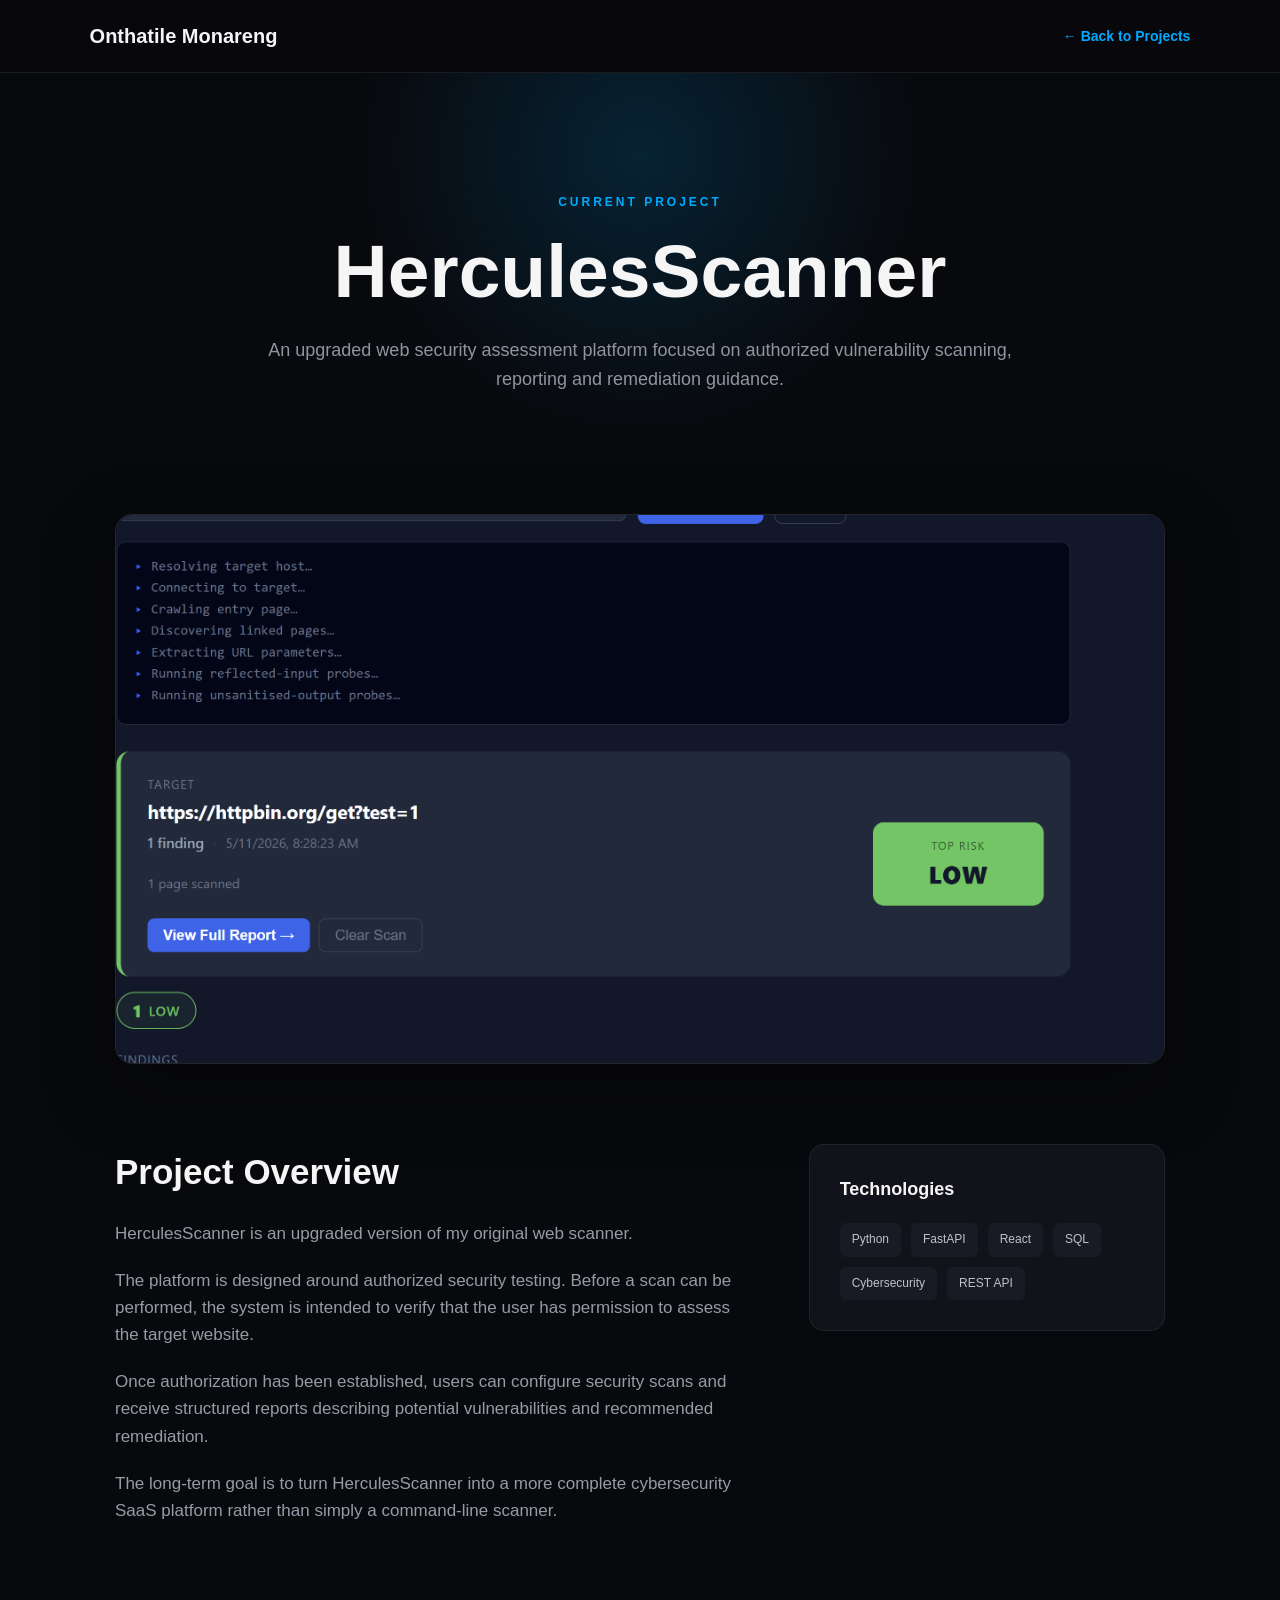
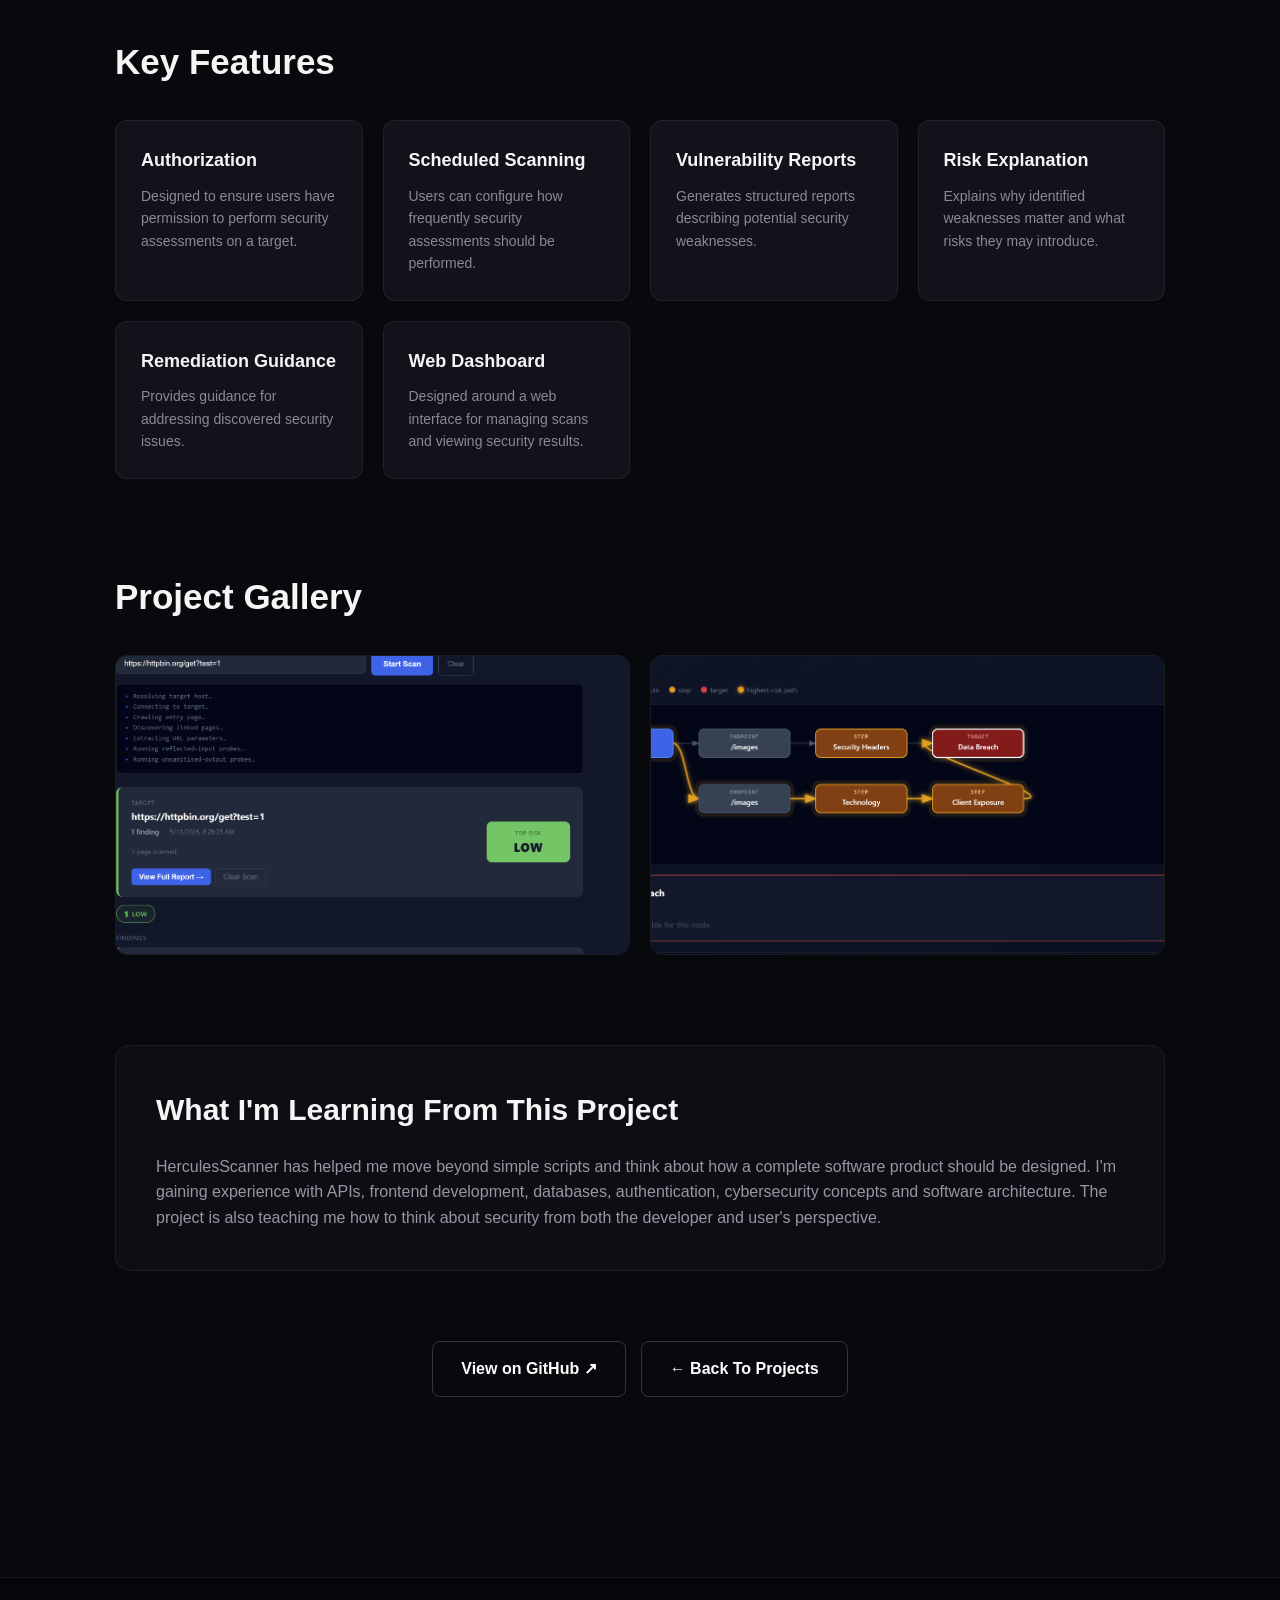
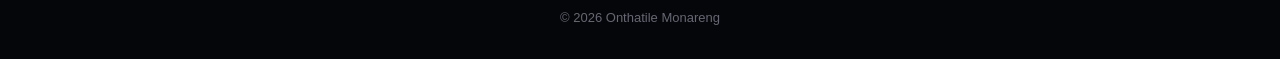
==== project-hercules.html @ 0175bd45 "Initial Portfolio" ====
<!DOCTYPE html>
<html lang="en">

<head>

    <meta charset="UTF-8">

    <meta name="viewport" content="width=device-width, initial-scale=1.0">

    <title>HerculesScanner | Onthatile Monareng</title>

    <link rel="stylesheet" href="project-details.css">

</head>

<!-- IMAGE LIGHTBOX -->

<div id="lightbox" class="lightbox">

    <button class="lightbox-close" aria-label="Close image">

        ×

    </button>

    <img id="lightbox-image" src="" alt="Expanded project screenshot">

</div>


<script src="script.js"></script>

<body>


    <nav class="project-nav">

        <div class="logo">
            Onthatile Monareng
        </div>

        <a href="index.html#projects" class="back-button">

            ← Back to Projects

        </a>

    </nav>


    <header class="project-hero">

        <p class="project-label">
            CURRENT PROJECT
        </p>

        <h1>
            HerculesScanner
        </h1>

        <p class="project-subtitle">

            An upgraded web security assessment platform
            focused on authorized vulnerability scanning,
            reporting and remediation guidance.

        </p>

    </header>


    <main class="project-container">


        <!-- MAIN SCREENSHOT -->

        <img src="images/hercules-1.png" alt="HerculesScanner dashboard" class="main-project-image">


        <!-- OVERVIEW -->

        <div class="project-info-grid">

            <div class="project-info">

                <h2>
                    Project Overview
                </h2>

                <p>

                    HerculesScanner is an upgraded version
                    of my original web scanner.

                </p>

                <p>

                    The platform is designed around authorized
                    security testing. Before a scan can be
                    performed, the system is intended to verify
                    that the user has permission to assess
                    the target website.

                </p>

                <p>

                    Once authorization has been established,
                    users can configure security scans and
                    receive structured reports describing
                    potential vulnerabilities and recommended
                    remediation.

                </p>

                <p>

                    The long-term goal is to turn HerculesScanner
                    into a more complete cybersecurity SaaS
                    platform rather than simply a command-line
                    scanner.

                </p>

            </div>


            <aside class="project-sidebar">

                <h3>
                    Technologies
                </h3>

                <div class="tech-list">

                    <span>Python</span>

                    <span>FastAPI</span>

                    <span>React</span>

                    <span>SQL</span>

                    <span>Cybersecurity</span>

                    <span>REST API</span>

                </div>

            </aside>

        </div>


        <!-- FEATURES -->

        <section class="features">

            <h2>
                Key Features
            </h2>

            <div class="feature-grid">


                <div class="feature">

                    <h3>
                        Authorization
                    </h3>

                    <p>

                        Designed to ensure users have
                        permission to perform security
                        assessments on a target.

                    </p>

                </div>


                <div class="feature">

                    <h3>
                        Scheduled Scanning
                    </h3>

                    <p>

                        Users can configure how frequently
                        security assessments should be
                        performed.

                    </p>

                </div>


                <div class="feature">

                    <h3>
                        Vulnerability Reports
                    </h3>

                    <p>

                        Generates structured reports
                        describing potential security
                        weaknesses.

                    </p>

                </div>


                <div class="feature">

                    <h3>
                        Risk Explanation
                    </h3>

                    <p>

                        Explains why identified weaknesses
                        matter and what risks they may
                        introduce.

                    </p>

                </div>


                <div class="feature">

                    <h3>
                        Remediation Guidance
                    </h3>

                    <p>

                        Provides guidance for addressing
                        discovered security issues.

                    </p>

                </div>


                <div class="feature">

                    <h3>
                        Web Dashboard
                    </h3>

                    <p>

                        Designed around a web interface
                        for managing scans and viewing
                        security results.

                    </p>

                </div>

            </div>

        </section>


        <!-- GALLERY -->

        <section class="gallery">

            <h2>
                Project Gallery
            </h2>

            <div class="gallery-grid">

                <img src="images/hercules-1.png" alt="HerculesScanner dashboard">

                <img src="images/hercules-2.png" alt="HerculesScanner security report">

            </div>

        </section>


        <!-- LEARNING -->

        <section class="learning">

            <h2>
                What I'm Learning From This Project
            </h2>

            <p>

                HerculesScanner has helped me move beyond
                simple scripts and think about how a complete
                software product should be designed.

                I'm gaining experience with APIs, frontend
                development, databases, authentication,
                cybersecurity concepts and software architecture.

                The project is also teaching me how to think
                about security from both the developer and
                user's perspective.

            </p>

        </section>


        <!-- BUTTONS -->

        <div class="project-buttons">

            <a href="https://github.com/Taunku" target="_blank" class="btn btn-secondary">

                View on GitHub ↗

            </a>

            <a href="index.html#projects" class="btn btn-secondary">

                ← Back To Projects

            </a>

        </div>


    </main>


    <footer class="project-footer">

        © 2026 Onthatile Monareng

    </footer>


</body>

</html>
---- project-details.css ----
/* =====================================================
   PROJECT DETAILS PAGE
===================================================== */

* {
    margin: 0;
    padding: 0;
    box-sizing: border-box;
}

html {
    scroll-behavior: smooth;
}

body {
    font-family: Arial, Helvetica, sans-serif;

    background: #08090d;

    color: #f5f5f5;

    line-height: 1.6;
}

a {
    text-decoration: none;
    color: inherit;
}


/* =====================================================
   NAVIGATION
===================================================== */

.project-nav {

    position: sticky;

    top: 0;

    z-index: 1000;

    display: flex;

    justify-content: space-between;

    align-items: center;

    padding: 20px 7%;

    background: rgba(8, 9, 13, 0.88);

    backdrop-filter: blur(15px);

    border-bottom: 1px solid rgba(255,255,255,0.08);
}

.project-nav .logo {

    font-size: 20px;

    font-weight: 700;
}

.back-button {

    color: #00aaff;

    font-size: 14px;

    font-weight: 600;

    transition: transform 0.3s ease;
}

.back-button:hover {

    transform: translateX(-5px);
}


/* =====================================================
   HERO
===================================================== */

.project-hero {

    padding: 120px 20px 80px;

    text-align: center;

    background:

        radial-gradient(
            circle at 50% 20%,
            rgba(0,170,255,0.16),
            transparent 40%
        );
}

.project-label {

    color: #00aaff;

    font-size: 12px;

    font-weight: 700;

    letter-spacing: 3px;

    margin-bottom: 20px;
}

.project-hero h1 {

    font-size: clamp(45px, 7vw, 75px);

    line-height: 1.05;

    margin-bottom: 25px;
}

.project-subtitle {

    max-width: 750px;

    margin: auto;

    color: #92939e;

    font-size: 18px;
}


/* =====================================================
   MAIN CONTENT
===================================================== */

.project-container {

    max-width: 1100px;

    margin: auto;

    padding: 40px 25px 100px;
}


/* =====================================================
   HERO IMAGE
===================================================== */

.main-project-image {

    width: 100%;

    height: 550px;

    object-fit: cover;

    display: block;

    border-radius: 18px;

    border: 1px solid rgba(255,255,255,0.08);

    background: #11121a;

    box-shadow:
        0 25px 70px rgba(0,0,0,0.35);

    margin-bottom: 80px;
}


/* =====================================================
   PROJECT INFO
===================================================== */

.project-info-grid {

    display: grid;

    grid-template-columns: 1.4fr 0.8fr;

    gap: 70px;

    margin-bottom: 90px;
}

.project-info h2 {

    font-size: 35px;

    margin-bottom: 20px;
}

.project-info p {

    color: #999aa5;

    font-size: 17px;

    margin-bottom: 20px;
}


/* =====================================================
   SIDEBAR
===================================================== */

.project-sidebar {

    background: #11121a;

    border: 1px solid rgba(255,255,255,0.07);

    border-radius: 15px;

    padding: 30px;

    height: fit-content;
}

.project-sidebar h3 {

    font-size: 18px;

    margin-bottom: 20px;
}

.tech-list {

    display: flex;

    flex-wrap: wrap;

    gap: 10px;
}

.tech-list span {

    padding: 7px 12px;

    background: #191b24;

    border-radius: 6px;

    color: #bfc0c8;

    font-size: 12px;
}


/* =====================================================
   FEATURES
===================================================== */

.features {

    margin-bottom: 90px;
}

.features h2 {

    font-size: 35px;

    margin-bottom: 30px;
}

.feature-grid {

    display: grid;

    grid-template-columns:
        repeat(
            auto-fit,
            minmax(230px, 1fr)
        );

    gap: 20px;
}

.feature {

    padding: 25px;

    background: #11121a;

    border: 1px solid rgba(255,255,255,0.07);

    border-radius: 12px;

    transition:
        transform 0.3s ease,
        border-color 0.3s ease;
}

.feature:hover {

    transform: translateY(-5px);

    border-color: #00aaff;
}

.feature h3 {

    font-size: 18px;

    margin-bottom: 10px;
}

.feature p {

    color: #898a95;

    font-size: 14px;
}


/* =====================================================
   GALLERY
===================================================== */

.gallery {

    margin-bottom: 90px;
}

.gallery h2 {

    font-size: 35px;

    margin-bottom: 30px;
}

.gallery-grid {

    display: grid;

    grid-template-columns: 1fr 1fr;

    gap: 20px;
}

.gallery-grid img {

    width: 100%;

    height: 300px;

    object-fit: cover;

    border-radius: 12px;

    border: 1px solid rgba(255,255,255,0.08);

    transition:
        transform 0.3s ease,
        border-color 0.3s ease;
}

.gallery-grid img:hover {

    transform: scale(1.02);

    border-color: #00aaff;
}


/* =====================================================
   LEARNING
===================================================== */

.learning {

    padding: 40px;

    background: #0d0e14;

    border: 1px solid rgba(255,255,255,0.07);

    border-radius: 15px;

    margin-bottom: 70px;
}

.learning h2 {

    font-size: 30px;

    margin-bottom: 20px;
}

.learning p {

    color: #9697a2;

    font-size: 16px;
}


/* =====================================================
   BUTTONS
===================================================== */

.project-buttons {

    display: flex;

    justify-content: center;

    gap: 15px;

    margin-bottom: 80px;
}

.btn {

    display: inline-block;

    padding: 14px 28px;

    border-radius: 8px;

    font-weight: 600;

    transition:
        transform 0.3s ease,
        background 0.3s ease;
}

.btn:hover {

    transform: translateY(-3px);
}

.btn-primary {

    background: #00aaff;

    color: white;
}

.btn-primary:hover {

    background: #008fd4;
}

.btn-secondary {

    border: 1px solid #333640;

    color: white;
}

.btn-secondary:hover {

    border-color: #00aaff;
}


/* =====================================================
   FOOTER
===================================================== */

.project-footer {

    padding: 30px;

    text-align: center;

    background: #05060a;

    border-top: 1px solid rgba(255,255,255,0.06);

    color: #666772;

    font-size: 13px;
}


/* =====================================================
   MOBILE
===================================================== */

@media (max-width: 800px) {

    .project-info-grid {

        grid-template-columns: 1fr;

    }

    .main-project-image {

        height: 350px;

    }

    .gallery-grid {

        grid-template-columns: 1fr;

    }

}


@media (max-width: 600px) {

    .project-nav {

        padding: 18px 5%;

    }

    .project-hero {

        padding: 90px 20px 60px;

    }

    .project-container {

        padding: 20px 20px 70px;

    }

    .main-project-image {

        height: 250px;

    }

    .project-buttons {

        flex-direction: column;

    }

    .learning {

        padding: 25px;

    }

}

/* =====================================================
   NEW PORTFOLIO UPGRADES
===================================================== */


/* LOGO */

.logo a {
    font-size: 22px;
    font-weight: 800;
}

.logo span {
    color: #00aaff;
}


/* MOBILE MENU BUTTON */

.menu-button {

    display: none;

    background: none;

    border: none;

    cursor: pointer;

    width: 35px;

}

.menu-button span {

    display: block;

    height: 2px;

    background: #ffffff;

    margin: 6px 0;

    transition: 0.3s;

}


/* CV NAV BUTTON */

.nav-cv {

    padding: 9px 16px !important;

    border: 1px solid rgba(0,170,255,0.4);

    border-radius: 7px;

    color: #00aaff !important;

}


/* HERO STATUS */

.status {

    display: inline-flex;

    align-items: center;

    gap: 8px;

    padding: 8px 14px;

    margin-bottom: 25px;

    border-radius: 50px;

    border: 1px solid rgba(0,170,255,0.2);

    background: rgba(0,170,255,0.06);

    color: #9da0aa;

    font-size: 12px;

}

.status-dot {

    width: 7px;

    height: 7px;

    border-radius: 50%;

    background: #00aaff;

    box-shadow: 0 0 10px #00aaff;

}


/* HERO SOCIALS */

.hero-socials {

    display: flex;

    justify-content: center;

    gap: 25px;

    margin-top: 25px;

}

.hero-socials a {

    color: #777984;

    font-size: 13px;

    transition: color 0.3s ease;

}

.hero-socials a:hover {

    color: #00aaff;

}


/* SKILL LEVEL */

.skill-level {

    width: 100%;

    height: 4px;

    background: #22242d;

    border-radius: 10px;

    margin-top: 20px;

    overflow: hidden;

}

.skill-level span {

    display: block;

    height: 100%;

    background: #00aaff;

    border-radius: inherit;

}

.skill-card small {

    display: block;

    margin-top: 8px;

    color: #666872;

    font-size: 11px;

}


/* HERCULES */

.hercules-card {

    position: relative;

    overflow: hidden;

}

.featured-badge {

    position: absolute;

    top: 20px;

    right: 25px;

    padding: 6px 10px;

    border-radius: 50px;

    background: rgba(0,170,255,0.1);

    border: 1px solid rgba(0,170,255,0.3);

    color: #00aaff;

    font-size: 9px;

    font-weight: 800;

    letter-spacing: 1px;

}

.project-tagline {

    color: #e4e4e8 !important;

    font-size: 18px !important;

    font-weight: 500;

}


/* SCROLL REVEAL */

.reveal {

    opacity: 0;

    transform: translateY(30px);

    transition:

        opacity 0.7s ease,

        transform 0.7s ease;

}

.reveal.visible {

    opacity: 1;

    transform: translateY(0);

}


/* LIGHTBOX */

.lightbox {

    position: fixed;

    inset: 0;

    z-index: 9999;

    display: flex;

    justify-content: center;

    align-items: center;

    padding: 40px;

    background: rgba(0,0,0,0.92);

    opacity: 0;

    visibility: hidden;

    transition: opacity 0.3s ease;

}

.lightbox.active {

    opacity: 1;

    visibility: visible;

}

.lightbox img {

    max-width: 95%;

    max-height: 90vh;

    object-fit: contain;

    border-radius: 8px;

    box-shadow: 0 20px 80px rgba(0,0,0,0.5);

}

.lightbox-close {

    position: absolute;

    top: 25px;

    right: 30px;

    border: none;

    background: none;

    color: white;

    font-size: 45px;

    cursor: pointer;

}


/* MOBILE */

@media (max-width: 700px) {

    .menu-button {

        display: block;

    }

    nav {

        position: relative;

    }

    .nav-links {

        display: none;

        position: absolute;

        top: 100%;

        left: 0;

        width: 100%;

        padding: 25px;

        background: #08090d;

        border-bottom: 1px solid rgba(255,255,255,0.08);

        flex-direction: column;

    }

    .nav-links.active {

        display: flex;

    }

    .nav-links a {

        padding: 8px;

    }

    .featured-badge {

        position: static;

        display: inline-block;

        margin-bottom: 20px;

    }

}
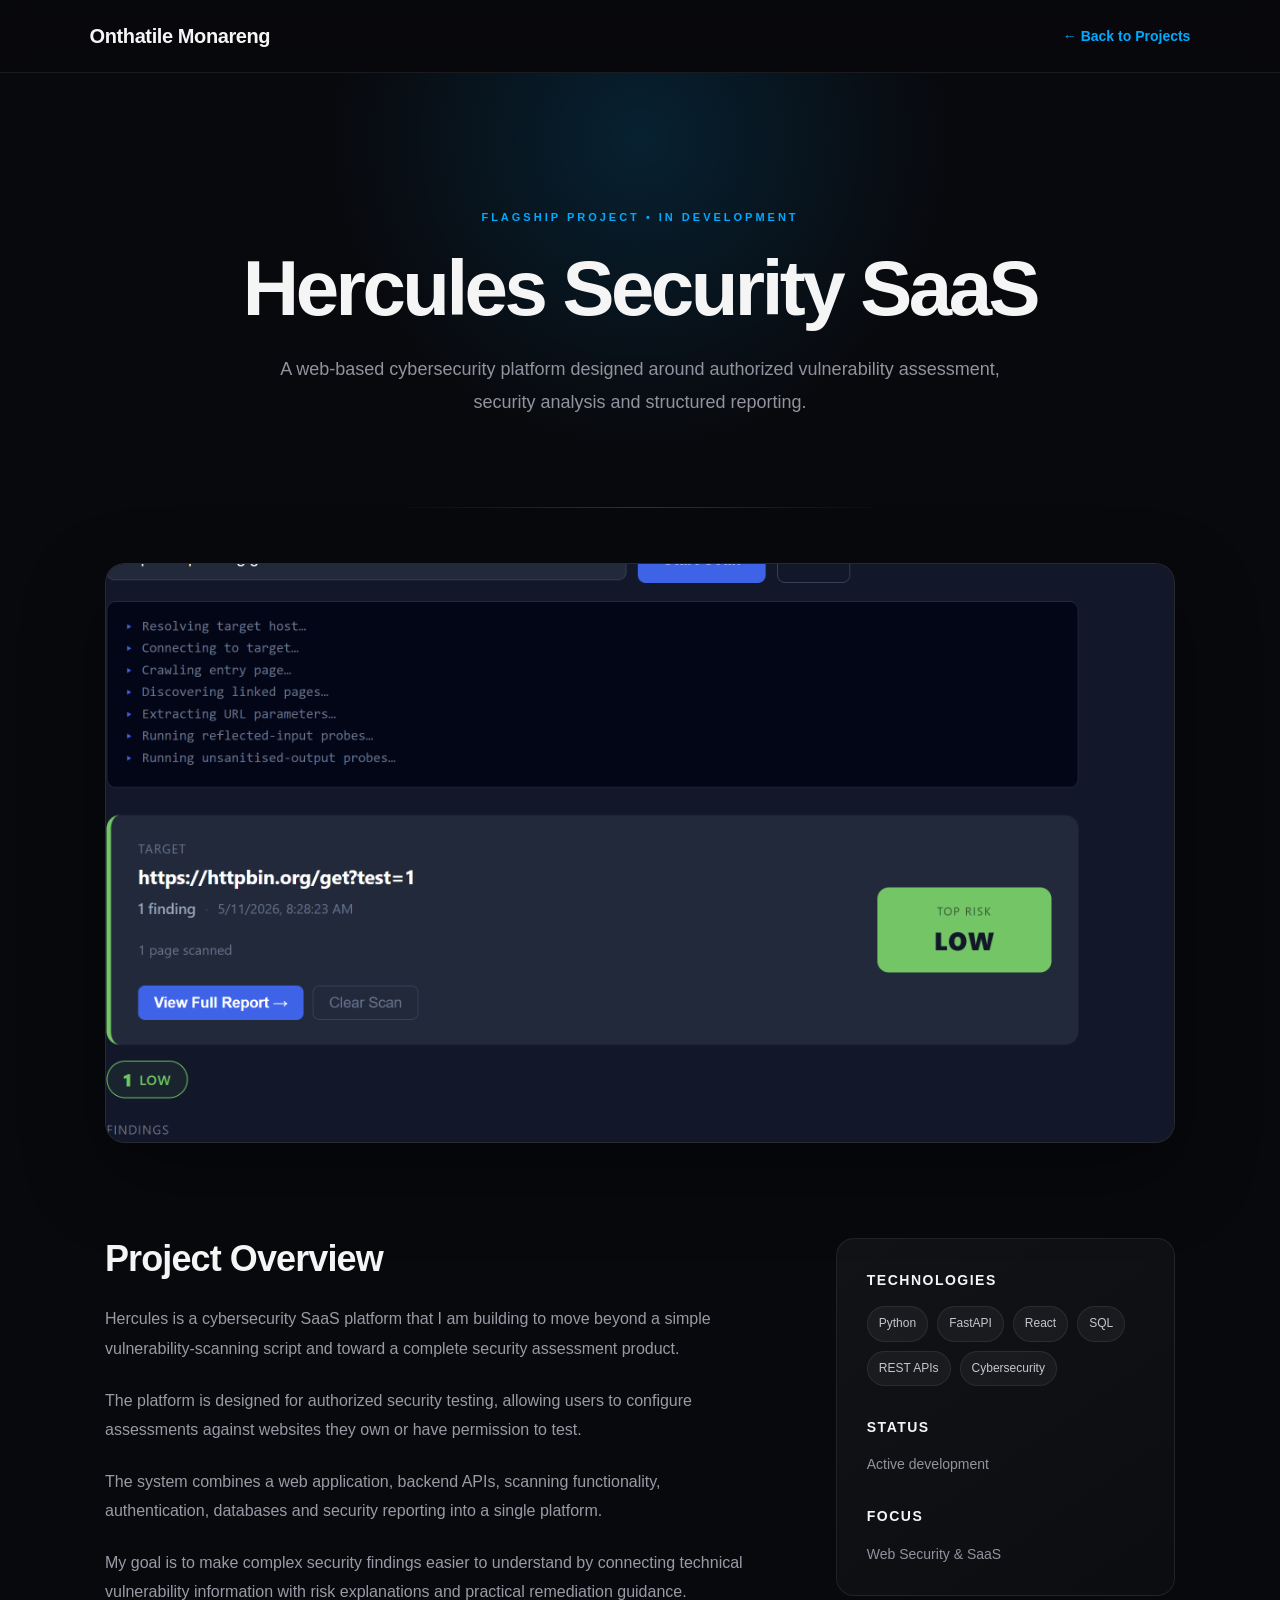
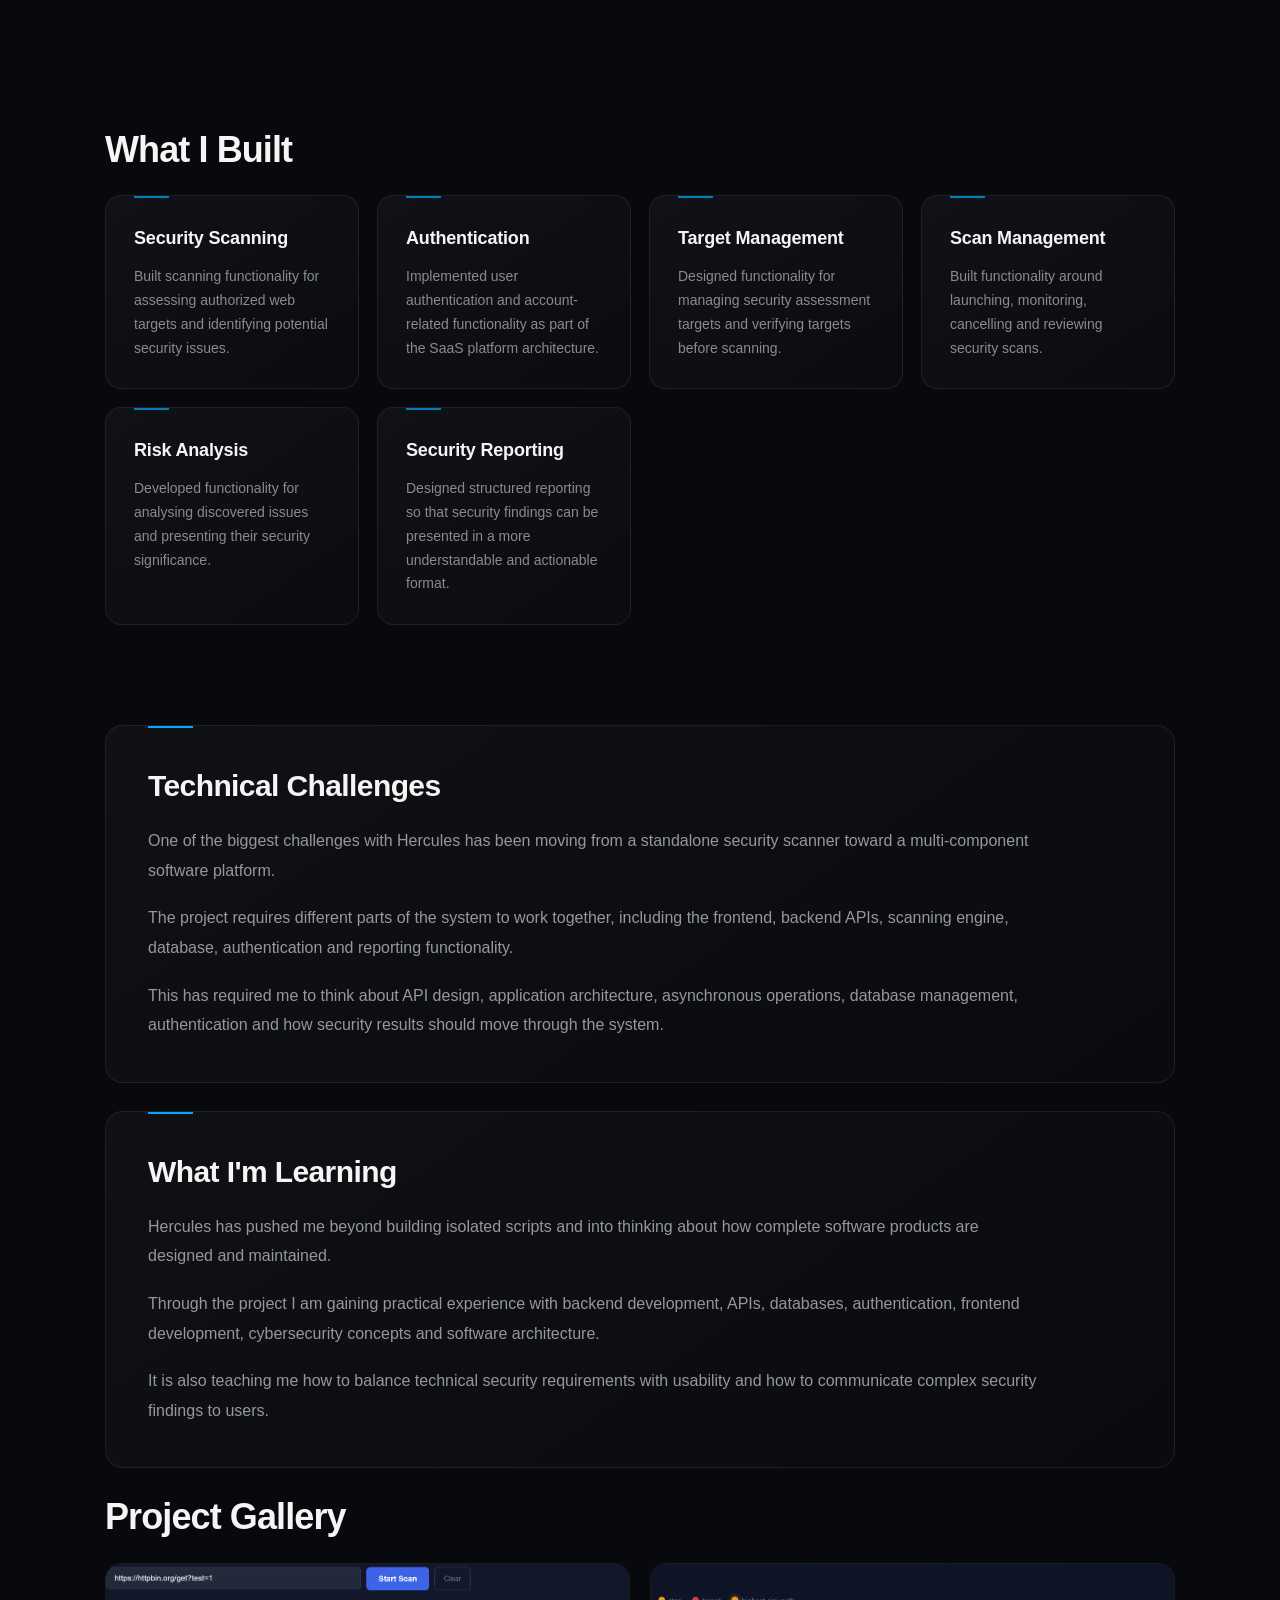
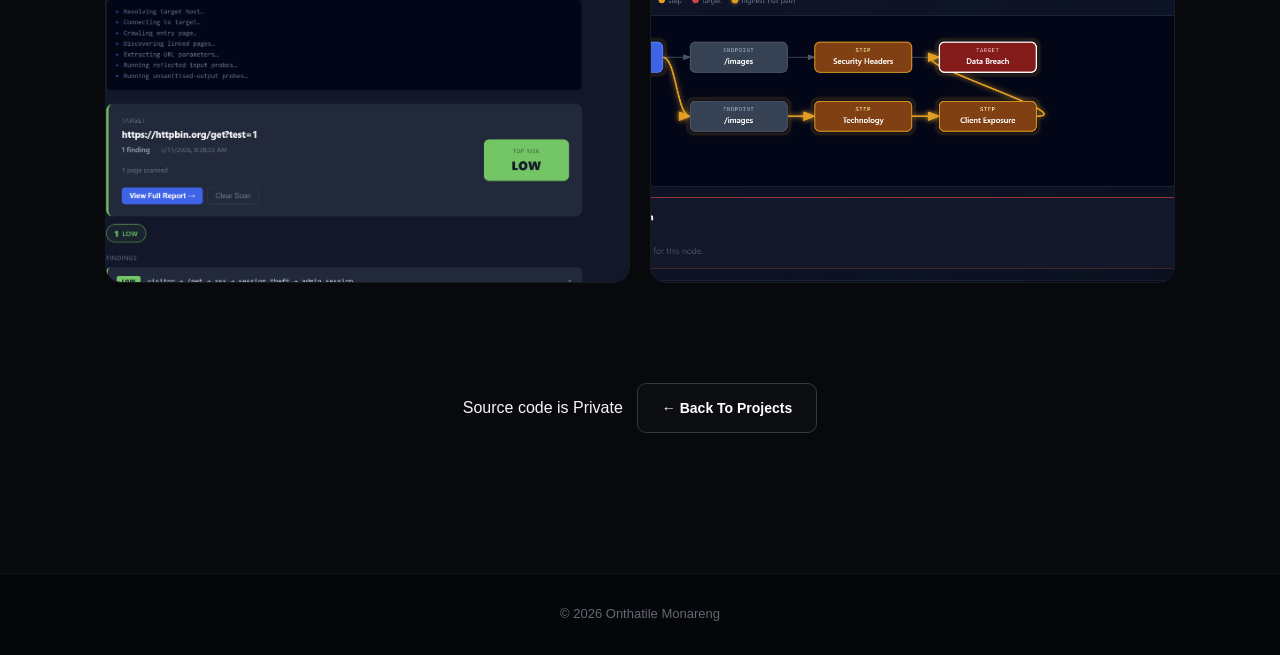
==== commit eff4ab01: "Fix portfolio project links and update CV" ====
--- a/project-hercules.html
+++ b/project-hercules.html
@@ -7,31 +7,46 @@
 
     <meta name="viewport" content="width=device-width, initial-scale=1.0">
 
-    <title>HerculesScanner | Onthatile Monareng</title>
+    <meta
+        name="description"
+        content="Hercules Security SaaS — a cybersecurity platform built by Onthatile Monareng for authorized vulnerability assessment, security analysis and structured reporting."
+    >
+
+    <title>Hercules Security SaaS | Onthatile Monareng</title>
 
     <link rel="stylesheet" href="project-details.css">
 
 </head>
 
-<!-- IMAGE LIGHTBOX -->
-
-<div id="lightbox" class="lightbox">
-
-    <button class="lightbox-close" aria-label="Close image">
-
-        ×
-
-    </button>
-
-    <img id="lightbox-image" src="" alt="Expanded project screenshot">
-
-</div>
-
-
-<script src="script.js"></script>
 
 <body>
 
+
+    <!-- =================================================
+         IMAGE LIGHTBOX
+    ================================================== -->
+
+    <div id="lightbox" class="lightbox">
+
+        <button
+            class="lightbox-close"
+            aria-label="Close image">
+
+            ×
+
+        </button>
+
+        <img
+            id="lightbox-image"
+            src=""
+            alt="Expanded Hercules project screenshot">
+
+    </div>
+
+
+    <!-- =================================================
+         NAVIGATION
+    ================================================== -->
 
     <nav class="project-nav">
 
@@ -39,7 +54,9 @@
             Onthatile Monareng
         </div>
 
-        <a href="index.html#projects" class="back-button">
+        <a
+            href="index.html#projects"
+            class="back-button">
 
             ← Back to Projects
 
@@ -48,21 +65,25 @@
     </nav>
 
 
+    <!-- =================================================
+         HERO
+    ================================================== -->
+
     <header class="project-hero">
 
         <p class="project-label">
-            CURRENT PROJECT
+            FLAGSHIP PROJECT • IN DEVELOPMENT
         </p>
 
         <h1>
-            HerculesScanner
+            Hercules Security SaaS
         </h1>
 
         <p class="project-subtitle">
 
-            An upgraded web security assessment platform
-            focused on authorized vulnerability scanning,
-            reporting and remediation guidance.
+            A web-based cybersecurity platform designed
+            around authorized vulnerability assessment,
+            security analysis and structured reporting.
 
         </p>
 
@@ -72,14 +93,22 @@
     <main class="project-container">
 
 
-        <!-- MAIN SCREENSHOT -->
-
-        <img src="images/hercules-1.png" alt="HerculesScanner dashboard" class="main-project-image">
-
-
-        <!-- OVERVIEW -->
+        <!-- =================================================
+             MAIN SCREENSHOT
+        ================================================== -->
+
+        <img
+            src="images/hercules-1.png"
+            alt="Hercules Security SaaS dashboard"
+            class="main-project-image">
+
+
+        <!-- =================================================
+             OVERVIEW
+        ================================================== -->
 
         <div class="project-info-grid">
+
 
             <div class="project-info">
 
@@ -87,39 +116,43 @@
                     Project Overview
                 </h2>
 
-                <p>
-
-                    HerculesScanner is an upgraded version
-                    of my original web scanner.
-
-                </p>
-
-                <p>
-
-                    The platform is designed around authorized
-                    security testing. Before a scan can be
-                    performed, the system is intended to verify
-                    that the user has permission to assess
-                    the target website.
-
-                </p>
-
-                <p>
-
-                    Once authorization has been established,
-                    users can configure security scans and
-                    receive structured reports describing
-                    potential vulnerabilities and recommended
-                    remediation.
-
-                </p>
-
-                <p>
-
-                    The long-term goal is to turn HerculesScanner
-                    into a more complete cybersecurity SaaS
-                    platform rather than simply a command-line
-                    scanner.
+
+                <p>
+
+                    Hercules is a cybersecurity SaaS platform
+                    that I am building to move beyond a simple
+                    vulnerability-scanning script and toward
+                    a complete security assessment product.
+
+                </p>
+
+
+                <p>
+
+                    The platform is designed for authorized
+                    security testing, allowing users to configure
+                    assessments against websites they own or
+                    have permission to test.
+
+                </p>
+
+
+                <p>
+
+                    The system combines a web application,
+                    backend APIs, scanning functionality,
+                    authentication, databases and security
+                    reporting into a single platform.
+
+                </p>
+
+
+                <p>
+
+                    My goal is to make complex security findings
+                    easier to understand by connecting technical
+                    vulnerability information with risk explanations
+                    and practical remediation guidance.
 
                 </p>
 
@@ -132,6 +165,7 @@
                     Technologies
                 </h3>
 
+
                 <div class="tech-list">
 
                     <span>Python</span>
@@ -142,123 +176,145 @@
 
                     <span>SQL</span>
 
+                    <span>REST APIs</span>
+
                     <span>Cybersecurity</span>
 
-                    <span>REST API</span>
-
-                </div>
+                </div>
+
+
+                <h3>
+                    Status
+                </h3>
+
+                <p>
+                    Active development
+                </p>
+
+
+                <h3>
+                    Focus
+                </h3>
+
+                <p>
+                    Web Security &amp; SaaS
+                </p>
 
             </aside>
 
         </div>
 
 
-        <!-- FEATURES -->
+        <!-- =================================================
+             WHAT I BUILT
+        ================================================== -->
 
         <section class="features">
 
             <h2>
-                Key Features
+                What I Built
             </h2>
 
+
             <div class="feature-grid">
 
 
                 <div class="feature">
 
                     <h3>
-                        Authorization
-                    </h3>
-
-                    <p>
-
-                        Designed to ensure users have
-                        permission to perform security
-                        assessments on a target.
-
-                    </p>
-
-                </div>
-
-
-                <div class="feature">
-
-                    <h3>
-                        Scheduled Scanning
-                    </h3>
-
-                    <p>
-
-                        Users can configure how frequently
-                        security assessments should be
-                        performed.
-
-                    </p>
-
-                </div>
-
-
-                <div class="feature">
-
-                    <h3>
-                        Vulnerability Reports
-                    </h3>
-
-                    <p>
-
-                        Generates structured reports
-                        describing potential security
-                        weaknesses.
-
-                    </p>
-
-                </div>
-
-
-                <div class="feature">
-
-                    <h3>
-                        Risk Explanation
-                    </h3>
-
-                    <p>
-
-                        Explains why identified weaknesses
-                        matter and what risks they may
-                        introduce.
-
-                    </p>
-
-                </div>
-
-
-                <div class="feature">
-
-                    <h3>
-                        Remediation Guidance
-                    </h3>
-
-                    <p>
-
-                        Provides guidance for addressing
-                        discovered security issues.
-
-                    </p>
-
-                </div>
-
-
-                <div class="feature">
-
-                    <h3>
-                        Web Dashboard
-                    </h3>
-
-                    <p>
-
-                        Designed around a web interface
-                        for managing scans and viewing
-                        security results.
+                        Security Scanning
+                    </h3>
+
+                    <p>
+
+                        Built scanning functionality for
+                        assessing authorized web targets and
+                        identifying potential security issues.
+
+                    </p>
+
+                </div>
+
+
+                <div class="feature">
+
+                    <h3>
+                        Authentication
+                    </h3>
+
+                    <p>
+
+                        Implemented user authentication and
+                        account-related functionality as part
+                        of the SaaS platform architecture.
+
+                    </p>
+
+                </div>
+
+
+                <div class="feature">
+
+                    <h3>
+                        Target Management
+                    </h3>
+
+                    <p>
+
+                        Designed functionality for managing
+                        security assessment targets and
+                        verifying targets before scanning.
+
+                    </p>
+
+                </div>
+
+
+                <div class="feature">
+
+                    <h3>
+                        Scan Management
+                    </h3>
+
+                    <p>
+
+                        Built functionality around launching,
+                        monitoring, cancelling and reviewing
+                        security scans.
+
+                    </p>
+
+                </div>
+
+
+                <div class="feature">
+
+                    <h3>
+                        Risk Analysis
+                    </h3>
+
+                    <p>
+
+                        Developed functionality for analysing
+                        discovered issues and presenting their
+                        security significance.
+
+                    </p>
+
+                </div>
+
+
+                <div class="feature">
+
+                    <h3>
+                        Security Reporting
+                    </h3>
+
+                    <p>
+
+                        Designed structured reporting so that
+                        security findings can be presented in a
+                        more understandable and actionable format.
 
                     </p>
 
@@ -269,7 +325,92 @@
         </section>
 
 
-        <!-- GALLERY -->
+        <!-- =================================================
+             TECHNICAL WORK
+        ================================================== -->
+
+        <section class="learning">
+
+            <h2>
+                Technical Challenges
+            </h2>
+
+
+            <p>
+
+                One of the biggest challenges with Hercules has
+                been moving from a standalone security scanner
+                toward a multi-component software platform.
+
+            </p>
+
+
+            <p>
+
+                The project requires different parts of the system
+                to work together, including the frontend,
+                backend APIs, scanning engine, database,
+                authentication and reporting functionality.
+
+            </p>
+
+
+            <p>
+
+                This has required me to think about API design,
+                application architecture, asynchronous operations,
+                database management, authentication and how
+                security results should move through the system.
+
+            </p>
+
+        </section>
+
+
+        <!-- =================================================
+             WHAT I'M LEARNING
+        ================================================== -->
+
+        <section class="learning">
+
+            <h2>
+                What I'm Learning
+            </h2>
+
+
+            <p>
+
+                Hercules has pushed me beyond building isolated
+                scripts and into thinking about how complete
+                software products are designed and maintained.
+
+            </p>
+
+
+            <p>
+
+                Through the project I am gaining practical
+                experience with backend development, APIs,
+                databases, authentication, frontend development,
+                cybersecurity concepts and software architecture.
+
+            </p>
+
+
+            <p>
+
+                It is also teaching me how to balance technical
+                security requirements with usability and how to
+                communicate complex security findings to users.
+
+            </p>
+
+        </section>
+
+
+        <!-- =================================================
+             PROJECT GALLERY
+        ================================================== -->
 
         <section class="gallery">
 
@@ -277,66 +418,51 @@
                 Project Gallery
             </h2>
 
+
             <div class="gallery-grid">
 
-                <img src="images/hercules-1.png" alt="HerculesScanner dashboard">
-
-                <img src="images/hercules-2.png" alt="HerculesScanner security report">
+                <img
+                    src="images/hercules-1.png"
+                    alt="Hercules Security SaaS dashboard">
+
+
+                <img
+                    src="images/hercules-2.png"
+                    alt="Hercules Security SaaS security report">
 
             </div>
 
         </section>
 
 
-        <!-- LEARNING -->
-
-        <section class="learning">
-
-            <h2>
-                What I'm Learning From This Project
-            </h2>
-
-            <p>
-
-                HerculesScanner has helped me move beyond
-                simple scripts and think about how a complete
-                software product should be designed.
-
-                I'm gaining experience with APIs, frontend
-                development, databases, authentication,
-                cybersecurity concepts and software architecture.
-
-                The project is also teaching me how to think
-                about security from both the developer and
-                user's perspective.
-
-            </p>
-
-        </section>
-
-
-        <!-- BUTTONS -->
+        <!-- =================================================
+             PROJECT LINKS
+        ================================================== -->
 
         <div class="project-buttons">
 
-            <a href="https://github.com/Taunku" target="_blank" class="btn btn-secondary">
-
-                View on GitHub ↗
+            <div class=""btn btn-secondary">
+                Source code is Private
+            </div>
+
+            <a
+                href="index.html#projects"
+                class="btn btn-secondary">
+
+                ← Back To Projects
 
             </a>
 
-            <a href="index.html#projects" class="btn btn-secondary">
-
-                ← Back To Projects
-
-            </a>
-
         </div>
 
 
     </main>
 
 
+    <!-- =================================================
+         FOOTER
+    ================================================== -->
+
     <footer class="project-footer">
 
         © 2026 Onthatile Monareng
@@ -344,6 +470,9 @@
     </footer>
 
 
+    <script src="script.js"></script>
+
+
 </body>
 
 </html>
--- a/project-details.css
+++ b/project-details.css
@@ -14,11 +14,8 @@
 
 body {
     font-family: Arial, Helvetica, sans-serif;
-
     background: #08090d;
-
     color: #f5f5f5;
-
     line-height: 1.6;
 }
 
@@ -33,49 +30,44 @@
 ===================================================== */
 
 .project-nav {
-
     position: sticky;
-
     top: 0;
-
     z-index: 1000;
 
     display: flex;
-
     justify-content: space-between;
-
     align-items: center;
 
     padding: 20px 7%;
 
     background: rgba(8, 9, 13, 0.88);
-
     backdrop-filter: blur(15px);
 
-    border-bottom: 1px solid rgba(255,255,255,0.08);
+    border-bottom: 1px solid rgba(255, 255, 255, 0.08);
 }
 
 .project-nav .logo {
-
     font-size: 20px;
-
     font-weight: 700;
+    letter-spacing: -0.02em;
 }
 
 .back-button {
+    display: inline-flex;
+    align-items: center;
 
     color: #00aaff;
-
     font-size: 14px;
-
     font-weight: 600;
 
-    transition: transform 0.3s ease;
+    transition:
+        transform 0.25s ease,
+        opacity 0.25s ease;
 }
 
 .back-button:hover {
-
     transform: translateX(-5px);
+    opacity: 0.8;
 }
 
 
@@ -84,171 +76,240 @@
 ===================================================== */
 
 .project-hero {
-
-    padding: 120px 20px 80px;
+    position: relative;
+
+    padding: 130px 20px 90px;
 
     text-align: center;
 
+    overflow: hidden;
+
     background:
-
         radial-gradient(
-            circle at 50% 20%,
-            rgba(0,170,255,0.16),
-            transparent 40%
+            circle at 50% 15%,
+            rgba(0, 170, 255, 0.15),
+            transparent 42%
         );
 }
 
+.project-hero::after {
+    content: "";
+
+    position: absolute;
+    left: 50%;
+    bottom: 0;
+
+    width: 500px;
+    height: 1px;
+
+    transform: translateX(-50%);
+
+    background: linear-gradient(
+        90deg,
+        transparent,
+        rgba(0, 170, 255, 0.35),
+        transparent
+    );
+}
+
 .project-label {
+    display: inline-block;
+
+    margin-bottom: 22px;
 
     color: #00aaff;
 
+    font-size: 11px;
+    font-weight: 800;
+
+    letter-spacing: 3px;
+    text-transform: uppercase;
+}
+
+.project-hero h1 {
+    max-width: 1000px;
+
+    margin: 0 auto 25px;
+
+    font-size: clamp(44px, 7vw, 78px);
+
+    line-height: 1.02;
+    letter-spacing: -0.045em;
+}
+
+.project-subtitle {
+    max-width: 780px;
+
+    margin: auto;
+
+    color: #92939e;
+
+    font-size: 18px;
+    line-height: 1.8;
+}
+
+
+/* =====================================================
+   MAIN CONTENT
+===================================================== */
+
+.project-container {
+    max-width: 1120px;
+
+    margin: auto;
+
+    padding: 55px 25px 110px;
+}
+
+
+/* =====================================================
+   MAIN PROJECT IMAGE
+===================================================== */
+
+.main-project-image {
+    width: 100%;
+    height: 580px;
+
+    display: block;
+
+    object-fit: cover;
+
+    border-radius: 20px;
+
+    border: 1px solid rgba(255, 255, 255, 0.1);
+
+    background: #11121a;
+
+    box-shadow:
+        0 30px 80px rgba(0, 0, 0, 0.4);
+
+    margin-bottom: 95px;
+
+    transition:
+        transform 0.35s ease,
+        border-color 0.35s ease;
+}
+
+.main-project-image:hover {
+    transform: translateY(-3px);
+
+    border-color: rgba(0, 170, 255, 0.25);
+}
+
+
+/* =====================================================
+   PROJECT INFORMATION
+===================================================== */
+
+.project-info-grid {
+    display: grid;
+
+    grid-template-columns: minmax(0, 1.45fr) minmax(260px, 0.75fr);
+
+    gap: 75px;
+
+    margin-bottom: 100px;
+}
+
+.project-info h2,
+.features h2,
+.gallery h2 {
+    margin-bottom: 25px;
+
+    font-size: 36px;
+
+    line-height: 1.15;
+
+    letter-spacing: -0.025em;
+}
+
+.project-info p {
+    color: #999aa5;
+
+    font-size: 16px;
+
+    line-height: 1.85;
+
+    margin-bottom: 22px;
+}
+
+
+/* =====================================================
+   SIDEBAR
+===================================================== */
+
+.project-sidebar {
+    height: fit-content;
+
+    padding: 30px;
+
+    background:
+        linear-gradient(
+            145deg,
+            rgba(255, 255, 255, 0.045),
+            rgba(255, 255, 255, 0.018)
+        );
+
+    border: 1px solid rgba(255, 255, 255, 0.08);
+
+    border-radius: 18px;
+
+    position: sticky;
+    top: 100px;
+}
+
+.project-sidebar h3 {
+    margin-bottom: 15px;
+
+    font-size: 14px;
+
+    color: #f5f5f5;
+
+    text-transform: uppercase;
+
+    letter-spacing: 1.5px;
+}
+
+.project-sidebar h3:not(:first-child) {
+    margin-top: 30px;
+}
+
+.project-sidebar > p {
+    color: #92939e;
+
+    font-size: 14px;
+}
+
+.tech-list {
+    display: flex;
+
+    flex-wrap: wrap;
+
+    gap: 9px;
+}
+
+.tech-list span {
+    padding: 7px 11px;
+
+    background: rgba(255, 255, 255, 0.045);
+
+    border: 1px solid rgba(255, 255, 255, 0.08);
+
+    border-radius: 999px;
+
+    color: #c5c6ce;
+
     font-size: 12px;
 
-    font-weight: 700;
-
-    letter-spacing: 3px;
-
-    margin-bottom: 20px;
-}
-
-.project-hero h1 {
-
-    font-size: clamp(45px, 7vw, 75px);
-
-    line-height: 1.05;
-
-    margin-bottom: 25px;
-}
-
-.project-subtitle {
-
-    max-width: 750px;
-
-    margin: auto;
-
-    color: #92939e;
-
-    font-size: 18px;
-}
-
-
-/* =====================================================
-   MAIN CONTENT
-===================================================== */
-
-.project-container {
-
-    max-width: 1100px;
-
-    margin: auto;
-
-    padding: 40px 25px 100px;
-}
-
-
-/* =====================================================
-   HERO IMAGE
-===================================================== */
-
-.main-project-image {
-
-    width: 100%;
-
-    height: 550px;
-
-    object-fit: cover;
-
-    display: block;
-
-    border-radius: 18px;
-
-    border: 1px solid rgba(255,255,255,0.08);
-
-    background: #11121a;
-
-    box-shadow:
-        0 25px 70px rgba(0,0,0,0.35);
-
-    margin-bottom: 80px;
-}
-
-
-/* =====================================================
-   PROJECT INFO
-===================================================== */
-
-.project-info-grid {
-
-    display: grid;
-
-    grid-template-columns: 1.4fr 0.8fr;
-
-    gap: 70px;
-
-    margin-bottom: 90px;
-}
-
-.project-info h2 {
-
-    font-size: 35px;
-
-    margin-bottom: 20px;
-}
-
-.project-info p {
-
-    color: #999aa5;
-
-    font-size: 17px;
-
-    margin-bottom: 20px;
-}
-
-
-/* =====================================================
-   SIDEBAR
-===================================================== */
-
-.project-sidebar {
-
-    background: #11121a;
-
-    border: 1px solid rgba(255,255,255,0.07);
-
-    border-radius: 15px;
-
-    padding: 30px;
-
-    height: fit-content;
-}
-
-.project-sidebar h3 {
-
-    font-size: 18px;
-
-    margin-bottom: 20px;
-}
-
-.tech-list {
-
-    display: flex;
-
-    flex-wrap: wrap;
-
-    gap: 10px;
-}
-
-.tech-list span {
-
-    padding: 7px 12px;
-
-    background: #191b24;
-
-    border-radius: 6px;
-
-    color: #bfc0c8;
-
-    font-size: 12px;
+    transition:
+        border-color 0.2s ease,
+        background 0.2s ease;
+}
+
+.tech-list span:hover {
+    background: rgba(0, 170, 255, 0.06);
+
+    border-color: rgba(0, 170, 255, 0.3);
 }
 
 
@@ -257,64 +318,88 @@
 ===================================================== */
 
 .features {
-
-    margin-bottom: 90px;
-}
-
-.features h2 {
-
-    font-size: 35px;
-
-    margin-bottom: 30px;
+    margin-bottom: 100px;
 }
 
 .feature-grid {
-
     display: grid;
 
     grid-template-columns:
         repeat(
             auto-fit,
-            minmax(230px, 1fr)
+            minmax(250px, 1fr)
         );
 
-    gap: 20px;
+    gap: 18px;
 }
 
 .feature {
-
-    padding: 25px;
-
-    background: #11121a;
-
-    border: 1px solid rgba(255,255,255,0.07);
-
-    border-radius: 12px;
+    position: relative;
+
+    min-height: 190px;
+
+    padding: 28px;
+
+    background:
+        linear-gradient(
+            145deg,
+            rgba(255, 255, 255, 0.04),
+            rgba(255, 255, 255, 0.015)
+        );
+
+    border: 1px solid rgba(255, 255, 255, 0.07);
+
+    border-radius: 16px;
 
     transition:
         transform 0.3s ease,
-        border-color 0.3s ease;
+        border-color 0.3s ease,
+        background 0.3s ease;
+}
+
+.feature::before {
+    content: "";
+
+    position: absolute;
+
+    top: 0;
+    left: 28px;
+
+    width: 35px;
+    height: 2px;
+
+    background: #00aaff;
+
+    opacity: 0.7;
 }
 
 .feature:hover {
-
     transform: translateY(-5px);
 
-    border-color: #00aaff;
+    border-color: rgba(0, 170, 255, 0.3);
+
+    background:
+        linear-gradient(
+            145deg,
+            rgba(0, 170, 255, 0.055),
+            rgba(255, 255, 255, 0.018)
+        );
 }
 
 .feature h3 {
+    margin-bottom: 12px;
 
     font-size: 18px;
 
-    margin-bottom: 10px;
+    letter-spacing: -0.01em;
 }
 
 .feature p {
-
     color: #898a95;
 
     font-size: 14px;
+
+    line-height: 1.7;
 }
 
 
@@ -323,19 +408,10 @@
 ===================================================== */
 
 .gallery {
-
-    margin-bottom: 90px;
-}
-
-.gallery h2 {
-
-    font-size: 35px;
-
-    margin-bottom: 30px;
+    margin-bottom: 100px;
 }
 
 .gallery-grid {
-
     display: grid;
 
     grid-template-columns: 1fr 1fr;
@@ -344,588 +420,402 @@
 }
 
 .gallery-grid img {
-
     width: 100%;
-
-    height: 300px;
+    height: 320px;
 
     object-fit: cover;
 
-    border-radius: 12px;
-
-    border: 1px solid rgba(255,255,255,0.08);
+    border-radius: 16px;
+
+    border: 1px solid rgba(255, 255, 255, 0.08);
+
+    cursor: pointer;
 
     transition:
         transform 0.3s ease,
-        border-color 0.3s ease;
+        border-color 0.3s ease,
+        box-shadow 0.3s ease;
 }
 
 .gallery-grid img:hover {
-
-    transform: scale(1.02);
-
+    transform: translateY(-4px);
+
+    border-color: rgba(0, 170, 255, 0.35);
+
+    box-shadow:
+        0 18px 45px rgba(0, 0, 0, 0.3);
+}
+
+
+/* =====================================================
+   LEARNING / TECHNICAL CHALLENGES
+===================================================== */
+
+.learning {
+    position: relative;
+
+    padding: 42px;
+
+    margin-bottom: 28px;
+
+    background:
+        linear-gradient(
+            145deg,
+            rgba(255, 255, 255, 0.035),
+            rgba(255, 255, 255, 0.012)
+        );
+
+    border: 1px solid rgba(255, 255, 255, 0.07);
+
+    border-radius: 18px;
+}
+
+.learning::before {
+    content: "";
+
+    position: absolute;
+
+    top: 0;
+    left: 42px;
+
+    width: 45px;
+    height: 2px;
+
+    background: #00aaff;
+}
+
+.learning h2 {
+    margin-bottom: 22px;
+
+    font-size: 30px;
+
+    line-height: 1.2;
+
+    letter-spacing: -0.02em;
+}
+
+.learning p {
+    max-width: 900px;
+
+    color: #9697a2;
+
+    font-size: 16px;
+
+    line-height: 1.85;
+
+    margin-bottom: 18px;
+}
+
+.learning p:last-child {
+    margin-bottom: 0;
+}
+
+
+/* =====================================================
+   BUTTONS
+===================================================== */
+
+.project-buttons {
+    display: flex;
+
+    justify-content: center;
+    align-items: center;
+
+    flex-wrap: wrap;
+
+    gap: 14px;
+
+    margin-top: 70px;
+
+    margin-bottom: 30px;
+}
+
+.btn {
+    display: inline-flex;
+
+    justify-content: center;
+    align-items: center;
+
+    min-width: 175px;
+
+    padding: 13px 24px;
+
+    border-radius: 9px;
+
+    font-size: 14px;
+
+    font-weight: 600;
+
+    transition:
+        transform 0.25s ease,
+        background 0.25s ease,
+        border-color 0.25s ease;
+}
+
+.btn:hover {
+    transform: translateY(-3px);
+}
+
+.btn-primary {
+    background: #00aaff;
+
+    color: #ffffff;
+
+    border: 1px solid #00aaff;
+}
+
+.btn-primary:hover {
+    background: #008fd4;
+
+    border-color: #008fd4;
+}
+
+.btn-secondary {
+    background: rgba(255, 255, 255, 0.02);
+
+    border: 1px solid #333640;
+
+    color: #ffffff;
+}
+
+.btn-secondary:hover {
     border-color: #00aaff;
-}
-
-
-/* =====================================================
-   LEARNING
-===================================================== */
-
-.learning {
+
+    background: rgba(0, 170, 255, 0.05);
+}
+
+
+/* =====================================================
+   PRIVATE REPOSITORY BUTTON
+===================================================== */
+
+.project-buttons .btn-secondary[href="#"] {
+    cursor: default;
+
+    opacity: 0.7;
+}
+
+
+/* =====================================================
+   FOOTER
+===================================================== */
+
+.project-footer {
+    padding: 30px;
+
+    text-align: center;
+
+    background: #05060a;
+
+    border-top: 1px solid rgba(255, 255, 255, 0.06);
+
+    color: #666772;
+
+    font-size: 13px;
+}
+
+
+/* =====================================================
+   LIGHTBOX
+===================================================== */
+
+.lightbox {
+    position: fixed;
+
+    inset: 0;
+
+    z-index: 9999;
+
+    display: flex;
+
+    justify-content: center;
+    align-items: center;
 
     padding: 40px;
 
-    background: #0d0e14;
-
-    border: 1px solid rgba(255,255,255,0.07);
-
-    border-radius: 15px;
-
-    margin-bottom: 70px;
-}
-
-.learning h2 {
+    background: rgba(0, 0, 0, 0.94);
+
+    opacity: 0;
+
+    visibility: hidden;
+
+    transition:
+        opacity 0.3s ease,
+        visibility 0.3s ease;
+}
+
+.lightbox.active {
+    opacity: 1;
+
+    visibility: visible;
+}
+
+.lightbox img {
+    max-width: 95%;
+    max-height: 90vh;
+
+    object-fit: contain;
+
+    border-radius: 10px;
+
+    box-shadow:
+        0 25px 100px rgba(0, 0, 0, 0.6);
+}
+
+.lightbox-close {
+    position: absolute;
+
+    top: 20px;
+    right: 28px;
+
+    width: 45px;
+    height: 45px;
+
+    border: 1px solid rgba(255, 255, 255, 0.1);
+
+    border-radius: 50%;
+
+    background: rgba(255, 255, 255, 0.05);
+
+    color: white;
 
     font-size: 30px;
 
-    margin-bottom: 20px;
-}
-
-.learning p {
-
-    color: #9697a2;
-
-    font-size: 16px;
-}
-
-
-/* =====================================================
-   BUTTONS
-===================================================== */
-
-.project-buttons {
-
-    display: flex;
-
-    justify-content: center;
-
-    gap: 15px;
-
-    margin-bottom: 80px;
-}
-
-.btn {
-
-    display: inline-block;
-
-    padding: 14px 28px;
-
-    border-radius: 8px;
-
-    font-weight: 600;
+    line-height: 1;
+
+    cursor: pointer;
 
     transition:
-        transform 0.3s ease,
-        background 0.3s ease;
-}
-
-.btn:hover {
-
-    transform: translateY(-3px);
-}
-
-.btn-primary {
-
-    background: #00aaff;
-
-    color: white;
-}
-
-.btn-primary:hover {
-
-    background: #008fd4;
-}
-
-.btn-secondary {
-
-    border: 1px solid #333640;
-
-    color: white;
-}
-
-.btn-secondary:hover {
-
-    border-color: #00aaff;
-}
-
-
-/* =====================================================
-   FOOTER
-===================================================== */
-
-.project-footer {
-
-    padding: 30px;
-
-    text-align: center;
-
-    background: #05060a;
-
-    border-top: 1px solid rgba(255,255,255,0.06);
-
-    color: #666772;
-
-    font-size: 13px;
-}
-
-
-/* =====================================================
-   MOBILE
+        background 0.2s ease,
+        border-color 0.2s ease;
+}
+
+.lightbox-close:hover {
+    background: rgba(255, 255, 255, 0.1);
+
+    border-color: rgba(0, 170, 255, 0.4);
+}
+
+
+/* =====================================================
+   MOBILE — TABLET
 ===================================================== */
 
 @media (max-width: 800px) {
 
     .project-info-grid {
-
         grid-template-columns: 1fr;
 
+        gap: 40px;
+    }
+
+    .project-sidebar {
+        position: static;
     }
 
     .main-project-image {
-
-        height: 350px;
-
+        height: 400px;
     }
 
     .gallery-grid {
-
         grid-template-columns: 1fr;
-
-    }
-
-}
-
+    }
+
+}
+
+
+/* =====================================================
+   MOBILE — PHONE
+===================================================== */
 
 @media (max-width: 600px) {
 
     .project-nav {
-
-        padding: 18px 5%;
-
+        padding: 17px 5%;
+    }
+
+    .project-nav .logo {
+        font-size: 17px;
+    }
+
+    .back-button {
+        font-size: 12px;
     }
 
     .project-hero {
-
-        padding: 90px 20px 60px;
-
+        padding: 90px 20px 65px;
+    }
+
+    .project-hero h1 {
+        font-size: clamp(40px, 13vw, 58px);
+    }
+
+    .project-subtitle {
+        font-size: 16px;
+
+        line-height: 1.7;
     }
 
     .project-container {
-
-        padding: 20px 20px 70px;
-
+        padding: 35px 20px 75px;
     }
 
     .main-project-image {
-
         height: 250px;
 
+        border-radius: 14px;
+
+        margin-bottom: 60px;
+    }
+
+    .project-info h2,
+    .features h2,
+    .gallery h2 {
+        font-size: 29px;
+    }
+
+    .feature-grid {
+        grid-template-columns: 1fr;
+    }
+
+    .feature {
+        min-height: auto;
+    }
+
+    .gallery-grid {
+        grid-template-columns: 1fr;
+    }
+
+    .gallery-grid img {
+        height: 250px;
+    }
+
+    .learning {
+        padding: 30px 25px;
+    }
+
+    .learning::before {
+        left: 25px;
+    }
+
+    .learning h2 {
+        font-size: 26px;
     }
 
     .project-buttons {
-
         flex-direction: column;
 
-    }
-
-    .learning {
-
-        padding: 25px;
-
-    }
-
-}
-
-/* =====================================================
-   NEW PORTFOLIO UPGRADES
-===================================================== */
-
-
-/* LOGO */
-
-.logo a {
-    font-size: 22px;
-    font-weight: 800;
-}
-
-.logo span {
-    color: #00aaff;
-}
-
-
-/* MOBILE MENU BUTTON */
-
-.menu-button {
-
-    display: none;
-
-    background: none;
-
-    border: none;
-
-    cursor: pointer;
-
-    width: 35px;
-
-}
-
-.menu-button span {
-
-    display: block;
-
-    height: 2px;
-
-    background: #ffffff;
-
-    margin: 6px 0;
-
-    transition: 0.3s;
-
-}
-
-
-/* CV NAV BUTTON */
-
-.nav-cv {
-
-    padding: 9px 16px !important;
-
-    border: 1px solid rgba(0,170,255,0.4);
-
-    border-radius: 7px;
-
-    color: #00aaff !important;
-
-}
-
-
-/* HERO STATUS */
-
-.status {
-
-    display: inline-flex;
-
-    align-items: center;
-
-    gap: 8px;
-
-    padding: 8px 14px;
-
-    margin-bottom: 25px;
-
-    border-radius: 50px;
-
-    border: 1px solid rgba(0,170,255,0.2);
-
-    background: rgba(0,170,255,0.06);
-
-    color: #9da0aa;
-
-    font-size: 12px;
-
-}
-
-.status-dot {
-
-    width: 7px;
-
-    height: 7px;
-
-    border-radius: 50%;
-
-    background: #00aaff;
-
-    box-shadow: 0 0 10px #00aaff;
-
-}
-
-
-/* HERO SOCIALS */
-
-.hero-socials {
-
-    display: flex;
-
-    justify-content: center;
-
-    gap: 25px;
-
-    margin-top: 25px;
-
-}
-
-.hero-socials a {
-
-    color: #777984;
-
-    font-size: 13px;
-
-    transition: color 0.3s ease;
-
-}
-
-.hero-socials a:hover {
-
-    color: #00aaff;
-
-}
-
-
-/* SKILL LEVEL */
-
-.skill-level {
-
-    width: 100%;
-
-    height: 4px;
-
-    background: #22242d;
-
-    border-radius: 10px;
-
-    margin-top: 20px;
-
-    overflow: hidden;
-
-}
-
-.skill-level span {
-
-    display: block;
-
-    height: 100%;
-
-    background: #00aaff;
-
-    border-radius: inherit;
-
-}
-
-.skill-card small {
-
-    display: block;
-
-    margin-top: 8px;
-
-    color: #666872;
-
-    font-size: 11px;
-
-}
-
-
-/* HERCULES */
-
-.hercules-card {
-
-    position: relative;
-
-    overflow: hidden;
-
-}
-
-.featured-badge {
-
-    position: absolute;
-
-    top: 20px;
-
-    right: 25px;
-
-    padding: 6px 10px;
-
-    border-radius: 50px;
-
-    background: rgba(0,170,255,0.1);
-
-    border: 1px solid rgba(0,170,255,0.3);
-
-    color: #00aaff;
-
-    font-size: 9px;
-
-    font-weight: 800;
-
-    letter-spacing: 1px;
-
-}
-
-.project-tagline {
-
-    color: #e4e4e8 !important;
-
-    font-size: 18px !important;
-
-    font-weight: 500;
-
-}
-
-
-/* SCROLL REVEAL */
-
-.reveal {
-
-    opacity: 0;
-
-    transform: translateY(30px);
-
-    transition:
-
-        opacity 0.7s ease,
-
-        transform 0.7s ease;
-
-}
-
-.reveal.visible {
-
-    opacity: 1;
-
-    transform: translateY(0);
-
-}
-
-
-/* LIGHTBOX */
-
-.lightbox {
-
-    position: fixed;
-
-    inset: 0;
-
-    z-index: 9999;
-
-    display: flex;
-
-    justify-content: center;
-
-    align-items: center;
-
-    padding: 40px;
-
-    background: rgba(0,0,0,0.92);
-
-    opacity: 0;
-
-    visibility: hidden;
-
-    transition: opacity 0.3s ease;
-
-}
-
-.lightbox.active {
-
-    opacity: 1;
-
-    visibility: visible;
-
-}
-
-.lightbox img {
-
-    max-width: 95%;
-
-    max-height: 90vh;
-
-    object-fit: contain;
-
-    border-radius: 8px;
-
-    box-shadow: 0 20px 80px rgba(0,0,0,0.5);
-
-}
-
-.lightbox-close {
-
-    position: absolute;
-
-    top: 25px;
-
-    right: 30px;
-
-    border: none;
-
-    background: none;
-
-    color: white;
-
-    font-size: 45px;
-
-    cursor: pointer;
-
-}
-
-
-/* MOBILE */
-
-@media (max-width: 700px) {
-
-    .menu-button {
-
-        display: block;
-
-    }
-
-    nav {
-
-        position: relative;
-
-    }
-
-    .nav-links {
-
-        display: none;
-
-        position: absolute;
-
-        top: 100%;
-
-        left: 0;
-
+        align-items: stretch;
+
+        margin-top: 50px;
+    }
+
+    .btn {
         width: 100%;
-
-        padding: 25px;
-
-        background: #08090d;
-
-        border-bottom: 1px solid rgba(255,255,255,0.08);
-
-        flex-direction: column;
-
-    }
-
-    .nav-links.active {
-
-        display: flex;
-
-    }
-
-    .nav-links a {
-
-        padding: 8px;
-
-    }
-
-    .featured-badge {
-
-        position: static;
-
-        display: inline-block;
-
-        margin-bottom: 20px;
-
+    }
+
+    .lightbox {
+        padding: 20px;
     }
 
 }
